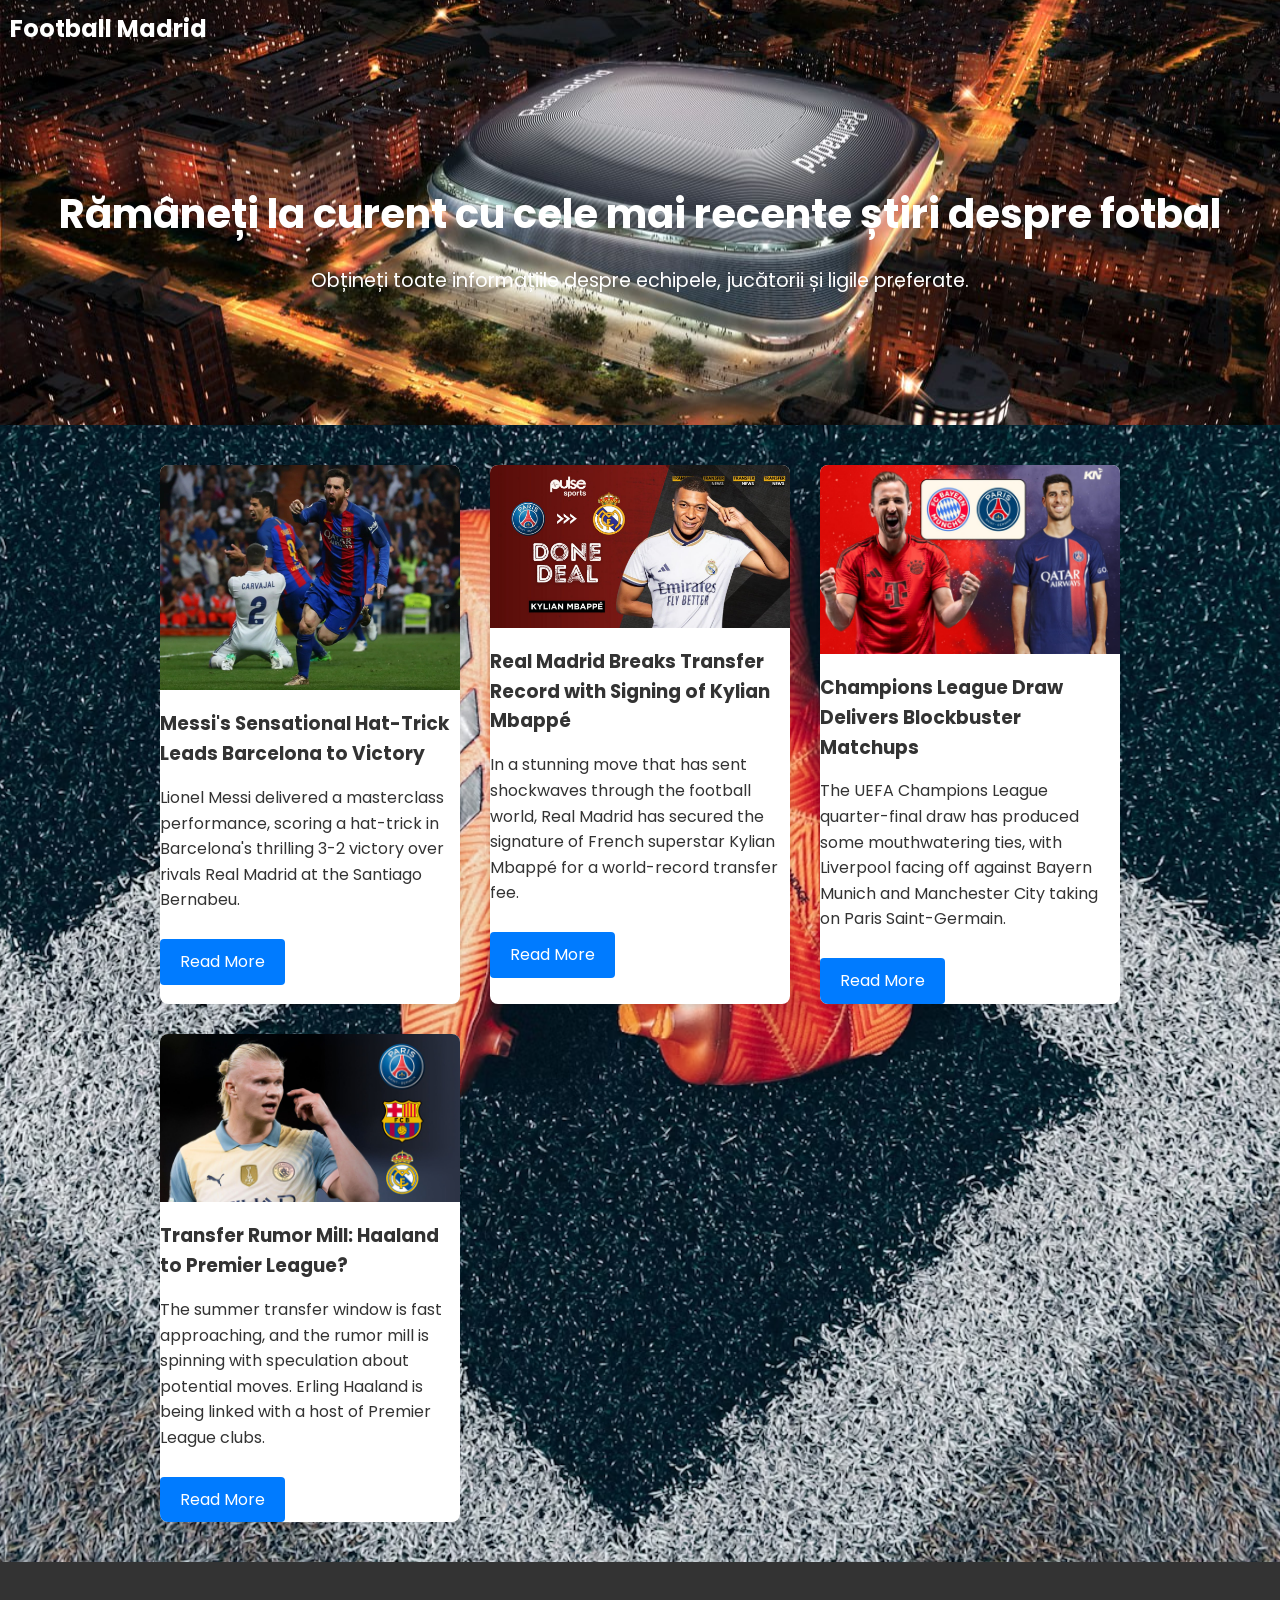
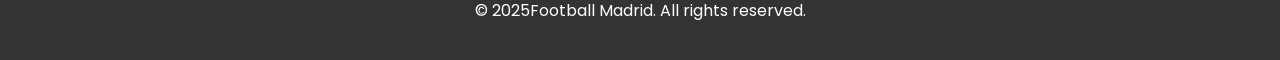
==== news.html @ 24f21135 "lab2" ====
<!DOCTYPE html>
<html lang="en">
<head>
    <meta charset="UTF-8">
    <meta name="viewport" content="width=device-width, initial-scale=1.0">
    <title>Football News</title>
    <link rel="stylesheet" href="style.css">
    <link href="https://fonts.googleapis.com/css2?family=Poppins:wght@400;700&display=swap" rel="stylesheet">
</head>
<body>
    <header>
        <nav>
            <div class="logo">
                <h1>Football Madrid</h1>
            </div>
            <ul>
                
            </ul>
        </nav>
        <div class="hero">
            <h2>Rămâneți la curent cu cele mai recente știri despre fotbal</h2>
            <p>Obțineți toate informațiile despre echipele, jucătorii și ligile preferate.</p>
        </div>
    </header>

    <main>
        <section class="news-section">
            <div class="news-container">
                <article class="news-item">
                    <img src="imagines/mess4i.jpg" alt="Messi Hat-trick">
                    <h3>Messi's Sensational Hat-Trick Leads Barcelona to Victory</h3>
                    <p>Lionel Messi delivered a masterclass performance, scoring a hat-trick in Barcelona's thrilling 3-2 victory over rivals Real Madrid at the Santiago Bernabeu.</p>
                    <a href="#" class="read-more">Read More</a>
                </article>

                <article class="news-item">
                    <img src="imagines/transfer.jpg" alt="Real Madrid Signing">
                    <h3>Real Madrid Breaks Transfer Record with Signing of Kylian Mbappé</h3>
                    <p>In a stunning move that has sent shockwaves through the football world, Real Madrid has secured the signature of French superstar Kylian Mbappé for a world-record transfer fee.</p>
                    <a href="#" class="read-more">Read More</a>
                </article>

                <article class="news-item">
                    <img src="imagines/Munich-v-Paris-Saint-pg.jpg" alt="Champions League">
                    <h3>Champions League Draw Delivers Blockbuster Matchups</h3>
                    <p>The UEFA Champions League quarter-final draw has produced some mouthwatering ties, with Liverpool facing off against Bayern Munich and Manchester City taking on Paris Saint-Germain.</p>
                    <a href="#" class="read-more">Read More</a>
                </article>

                <article class="news-item">
                    <img src="imagines/FErling-Haaland.jpg" alt="Transfer Rumors">
                    <h3>Transfer Rumor Mill: Haaland to Premier League?</h3>
                    <p>The summer transfer window is fast approaching, and the rumor mill is spinning with speculation about potential moves. Erling Haaland is being linked with a host of Premier League clubs.</p>
                    <a href="#" class="read-more">Read More</a>
                </article>
            </div>
        </section>
    </main>

    <footer>
        <p>&copy; 2025Football Madrid. All rights reserved.</p>
    </footer>
</body>
</html>
---- style.css ----
.navbar {
    display: flex;
    align-items: center;
    justify-content: space-between; /* sau space-around, space-evenly */
    padding: 100px 200px;
    background: rgba(205, 200, 200, 0.362);
}

.search-box {
    display: flex; /* sau inline-flex */
    align-items: center; /* Aliniază vertical elementele */
}

.search-box input {
    padding: 80px;
    border: none;
    border-radius: 5px 0 0 5px;
}

.search-box button {
    background-color: #FFD700;
    color: rgb(230, 209, 209);
    padding: 8px 12px;
    border: none;
    border-radius: 0 5px 5px 0;
    cursor: pointer;
}

/* Adăugăm un container pentru a grupa meniul și caseta de căutare */
.menu-search-container {
    display: flex;
    align-items: center; /* Aliniere verticală */
}

/* Distanță între meniu și caseta de căutare (opțional) */
.news {
    margin-right: 20px;
}
body {
    background-image: url("imagines/barca madrid.jpg");
    background-size: cover;
    background-repeat: no-repeat;
    background-position: center center;
    margin: 0;
    
}
/* General styles */
body {
    font-family: 'Poppins', sans-serif;
    margin: 0;
    line-height: 1.6;
    color: #333;
    background-color: #f4f4f4; /* Light gray background */
}



nav {
    display: flex;
    justify-content: space-between;
    align-items: center;
}


header {
    background-color: #ffffff; /* Dark background for header */
    color: rgb(255, 255, 255);
    padding: 10px;
    background-image: url("imagines/stadium.jpg"); 
    background-size: cover; 
    background-repeat: no-repeat; 
    background-position: center; 
}


nav {
    display: flex;
    justify-content: space-between;
    align-items: center;
}

.logo h1 {
    margin: 0;
}
nav ul {
    list-style: none;
    margin: 0;
    padding: 0;
    display: flex;
}

nav li {
    margin-left: 20px;
}

nav a {
    text-decoration: none;
    color: white;
    font-weight: bold;
    transition: color 0.3s ease;
}

nav a:hover {
    color: #FFD700; /* Gold on hover */
}

.hero {
    text-align: center;
    padding: 100px 0;
}

.hero h2 {
    font-size: 2.5rem;
    margin-bottom: 20px;
}

.hero p {
    font-size: 1.2rem;
}

/* Main content styles */
main {
    padding: 40px;
}

.news-section {
    max-width: 960px;
    margin: 0 auto;
}

.news-container {
    display: grid;
    grid-template-columns: repeat(auto-fit, minmax(300px, 1fr));
    gap: 30px;
}

.news-item {
    background-color: white;
    border-radius: 8px;
    box-shadow: 0 2px 5px rgba(0, 0, 0, 0.1);
    overflow: hidden; /* Hide overflowing image */
    transition: transform 0.2s ease;
}

.news-item:hover {
    transform: translateY(-5px);
}

.news-item img {
    width: 100%;
    height: auto;
    display: block; /* Prevent image from creating extra space */
}

.news-item-content {
    padding: 20px;
}

.news-item h3 {
    margin-bottom: 10px;
}

.read-more {
    display: inline-block;
    padding: 10px 20px;
    background-color: #007bff;
    color: white;
    text-decoration: none;
    border-radius: 4px;
    margin-top: 10px;
    transition: background-color 0.3s ease;
}

.read-more:hover {
    background-color: #0056b3;
}

/* Footer styles */
footer {
    background-color: #333;
    color: white;
    text-align: center;
    padding: 20px;
}
img {
    max-width: 100%;
    height: auto;
    object-fit: cover;
  }
  .image-gallery {
    display: flex; /* или grid, если нужно */
    flex-wrap: wrap; /* чтобы изображения переносились на новую строку */
    justify-content: center; /* чтобы изображения были центрированы */
  }
  
  .image-gallery img {
    max-width: 300px; /* или другая ширина */
    height: auto;
    margin: 10px;
    border: 1px solid #ccc; /* или другая рамка */
    box-shadow: 5px 5px 10px rgba(0,0,0,0.3); /* или другая тень */
  }
  body.scores-page { /* Selector specific pentru pagina scores.html */
    background-image: url("images/marinel.jpg");
    background-size: cover;
    background-repeat: no-repeat;
    background-position: center center;
    margin: 0;
}
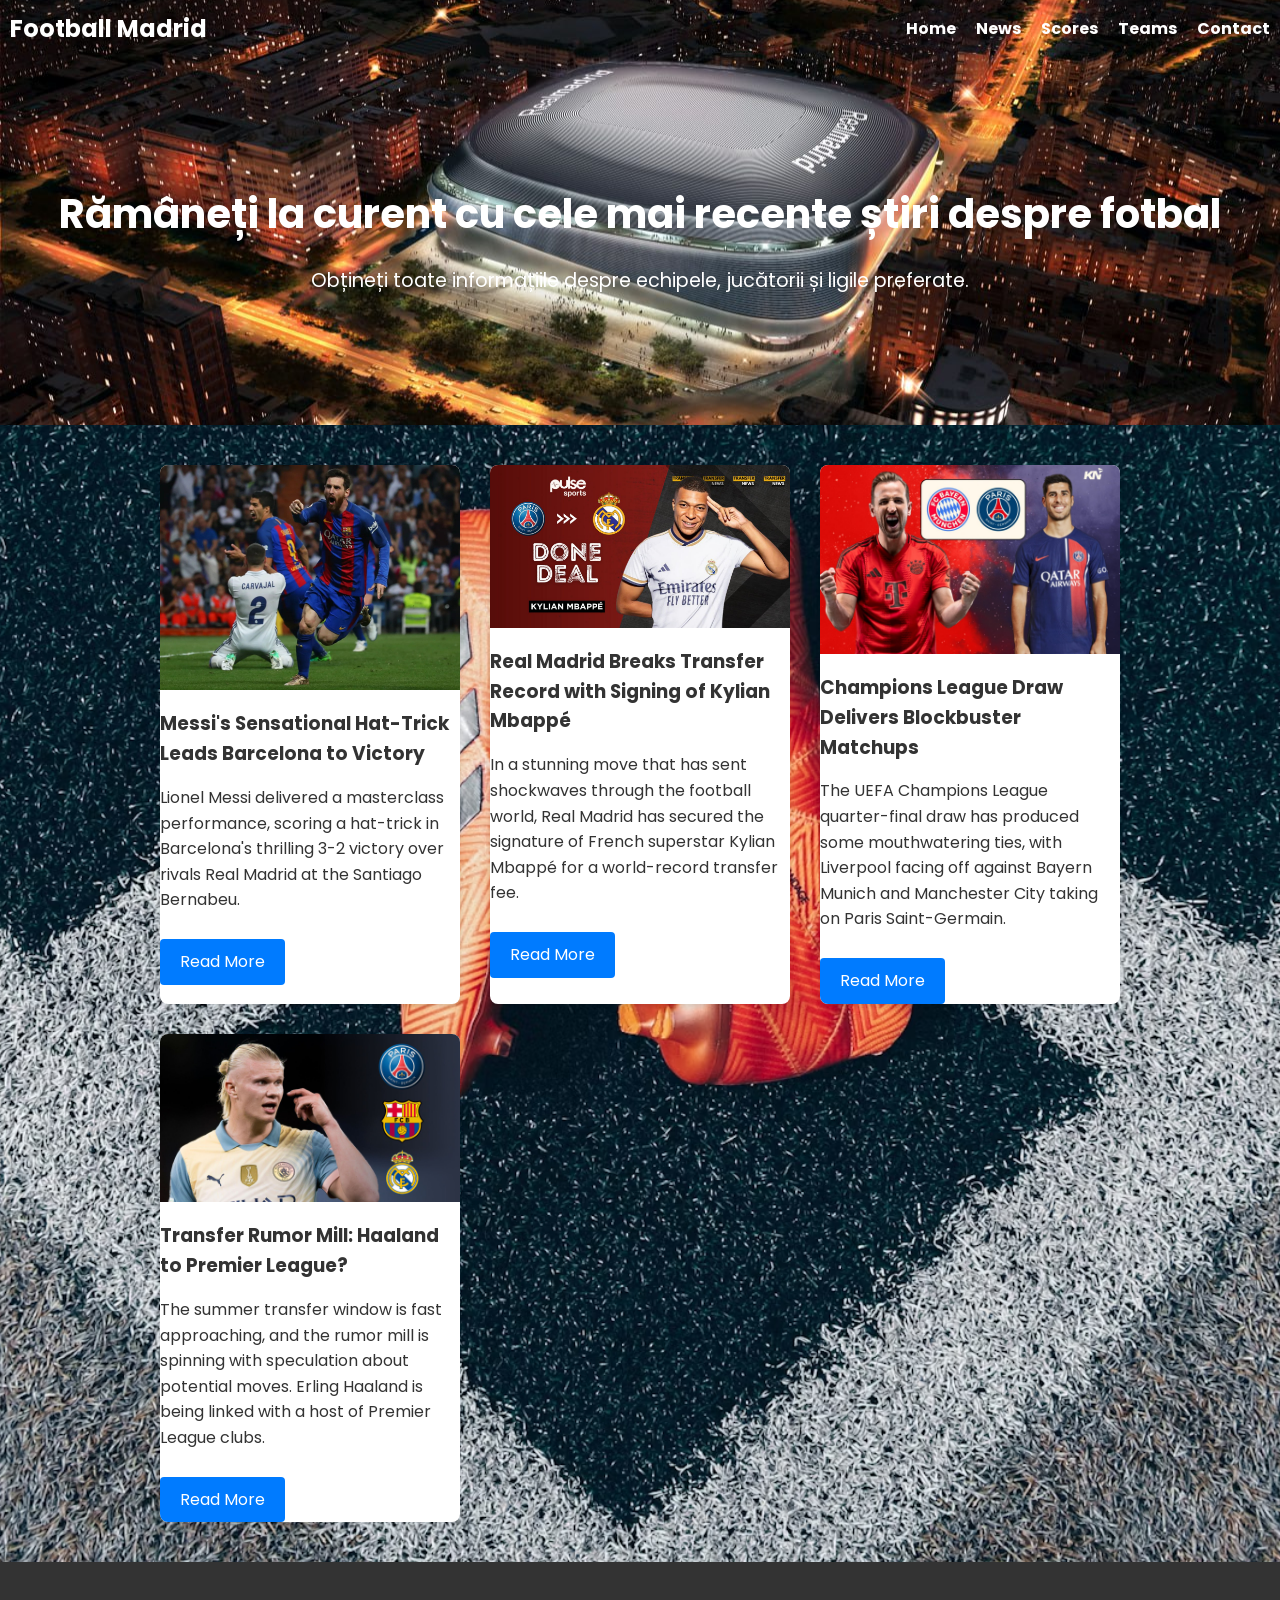
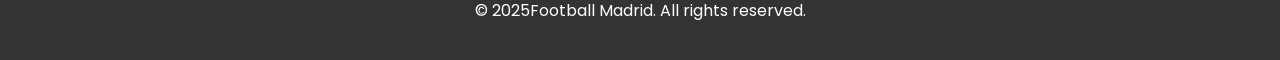
==== commit d4c5eb6e: "am facut modificari" ====
--- a/news.html
+++ b/news.html
@@ -14,7 +14,16 @@
                 <h1>Football Madrid</h1>
             </div>
             <ul>
-                
+                <div class="menu-search-container">
+                    <div class="menu">
+                        <ul>
+                            <li><a href="index.html">Home</a></li>
+                            <li><a href="news.html">News</a></li>
+                            <li><a href="scores.html">Scores</a></li>
+                            <li><a href="teams.html">Teams</a></li>
+                            <li><a href="contact.html">Contact</a></li>
+                        </ul>
+                    </div>   
             </ul>
         </nav>
         <div class="hero">
@@ -56,6 +65,7 @@
             </div>
         </section>
     </main>
+    
 
     <footer>
         <p>&copy; 2025Football Madrid. All rights reserved.</p>
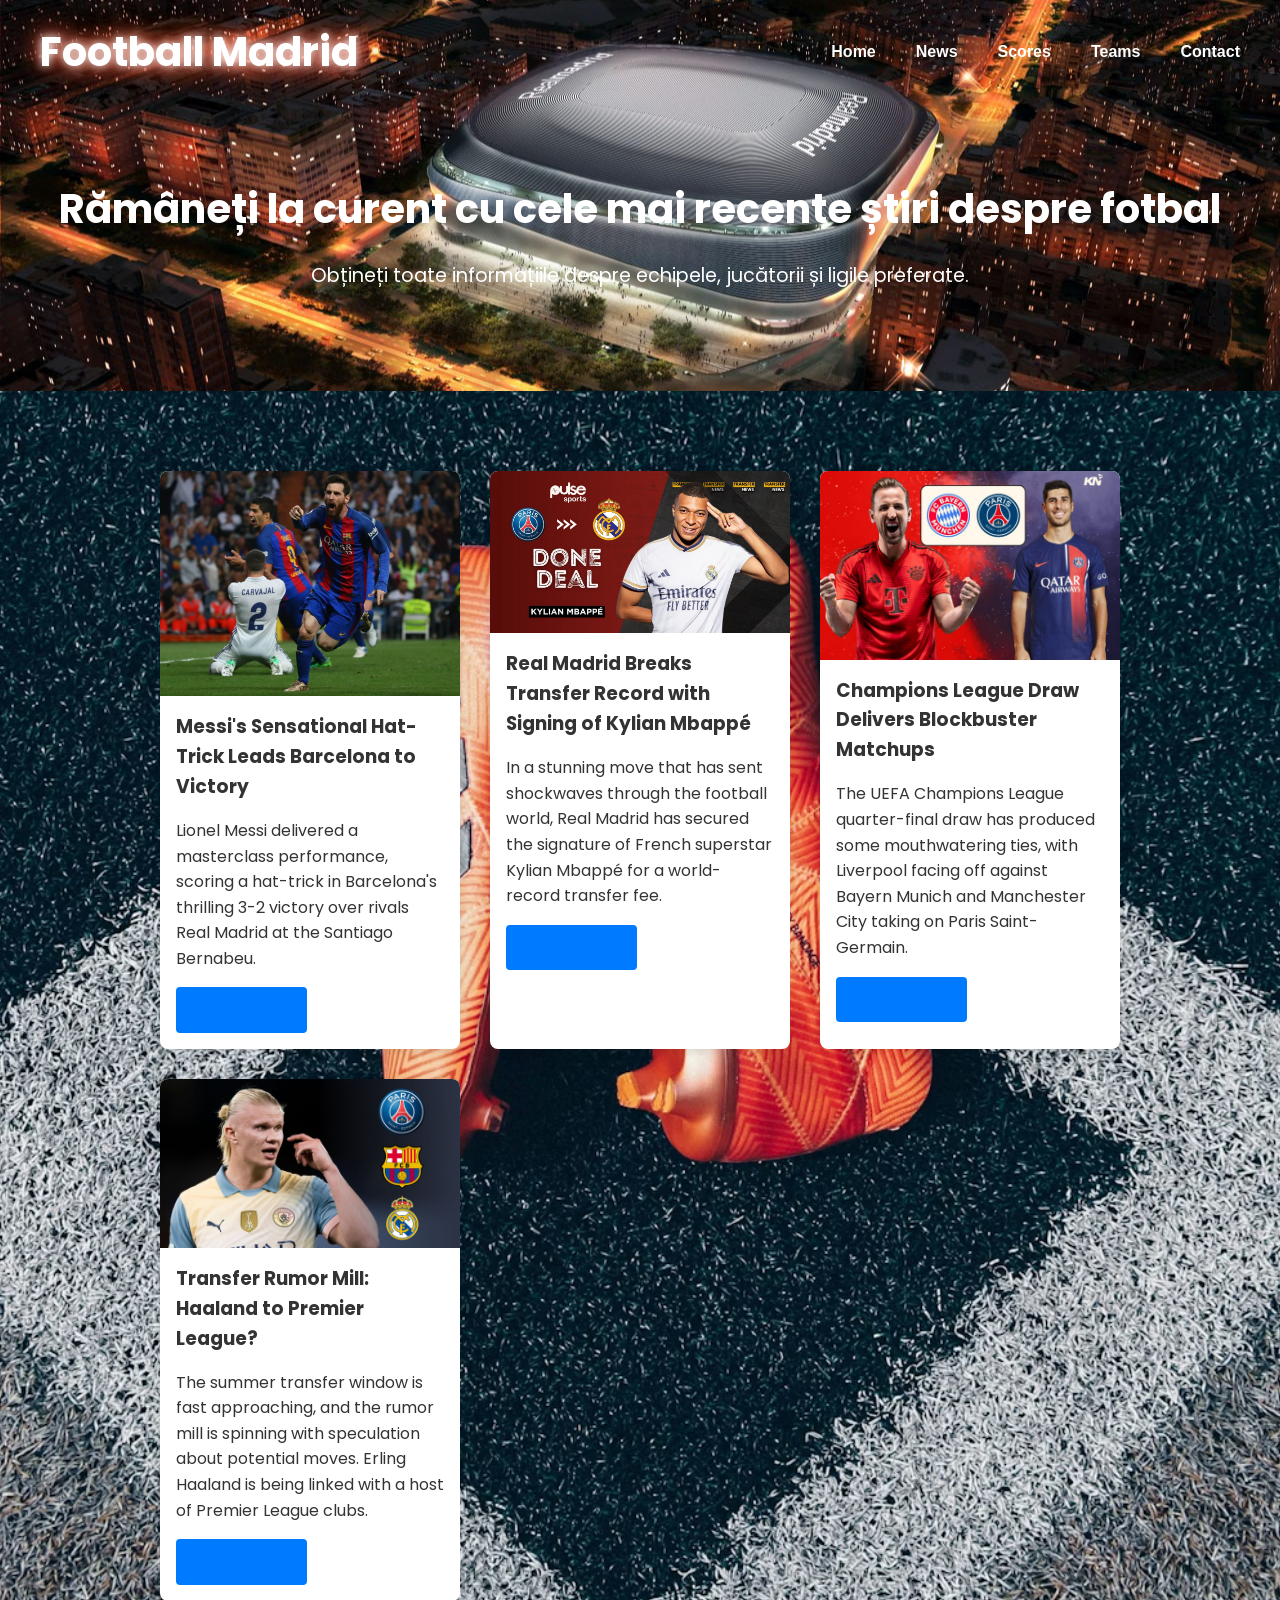
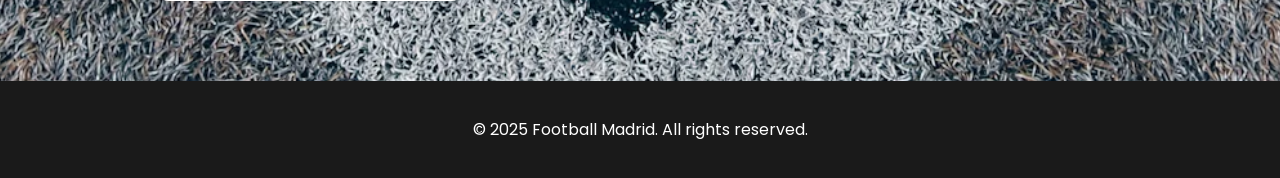
==== commit 36973bed: "lab3" ====
--- a/news.html
+++ b/news.html
@@ -6,6 +6,121 @@
     <title>Football News</title>
     <link rel="stylesheet" href="style.css">
     <link href="https://fonts.googleapis.com/css2?family=Poppins:wght@400;700&display=swap" rel="stylesheet">
+
+    <style>
+        /* Efect Glow pe logo */
+        .logo h1 {
+            color: white;
+            font-size: 2.5rem;
+            text-shadow: 0 0 10px #fff, 0 0 20px #ff5733, 0 0 30px #ff5733;
+            animation: glow 2s infinite alternate;
+        }
+
+        @keyframes glow {
+            from {
+                text-shadow: 0 0 10px #fff, 0 0 20px #ff5733;
+            }
+            to {
+                text-shadow: 0 0 20px #fff, 0 0 30px #ff5733, 0 0 40px #ff5733;
+            }
+        }
+
+        body {
+            font-family: 'Poppins', sans-serif;
+            margin: 0;
+            padding: 0;
+            background-color: #f4f4f4;
+        }
+
+        header {
+            background-color: #1a1a1a;
+            padding: 20px 0;
+        }
+
+        nav {
+            display: flex;
+            justify-content: space-between;
+            align-items: center;
+            padding: 0 40px;
+        }
+
+        .menu ul {
+            list-style: none;
+            display: flex;
+            gap: 20px;
+            padding: 0;
+        }
+
+        .menu ul li a {
+            text-decoration: none;
+            color: white;
+            font-weight: 600;
+        }
+
+        .hero {
+            text-align: center;
+            padding: 60px 20px;
+            color: white;
+        }
+
+        .news-section {
+            padding: 40px;
+        }
+
+        .news-container {
+            display: grid;
+            grid-template-columns: repeat(auto-fit, minmax(280px, 1fr));
+            gap: 30px;
+        }
+
+        .news-item {
+            background-color: white;
+            border-radius: 8px;
+            overflow: hidden;
+            box-shadow: 0 2px 8px rgba(0,0,0,0.1);
+            transition: transform 0.3s ease;
+            opacity: 0;
+            transform: translateY(30px);
+            transition: opacity 0.8s ease-out, transform 0.8s ease-out;
+        }
+
+        .news-item.visible {
+            opacity: 1;
+            transform: translateY(0);
+        }
+
+        .news-item:hover {
+            transform: translateY(-5px);
+        }
+
+        .news-item img {
+            width: 100%;
+            height: auto;
+        }
+
+        .news-item h3 {
+            margin: 16px;
+        }
+
+        .news-item p {
+            margin: 0 16px 16px 16px;
+        }
+
+        .read-more {
+            margin: 0 16px 16px 16px;
+            display: inline-block;
+            color: #007bff;
+            text-decoration: none;
+            font-weight: bold;
+        }
+
+        footer {
+            text-align: center;
+            padding: 20px;
+            background-color: #1a1a1a;
+            color: white;
+        }
+    </style>
 </head>
 <body>
     <header>
@@ -65,10 +180,30 @@
             </div>
         </section>
     </main>
-    
 
     <footer>
-        <p>&copy; 2025Football Madrid. All rights reserved.</p>
+        <p>&copy; 2025 Football Madrid. All rights reserved.</p>
     </footer>
+
+    <!-- JavaScript pentru efect fade-in la scroll -->
+    <script>
+        const newsItems = document.querySelectorAll('.news-item');
+
+        const observer = new IntersectionObserver(entries => {
+            entries.forEach(entry => {
+                if (entry.isIntersecting) {
+                    entry.target.classList.add('visible');
+                    observer.unobserve(entry.target); // O singură dată
+                }
+            });
+        }, {
+            threshold: 0.1
+        });
+
+        newsItems.forEach(item => {
+            observer.observe(item);
+        });
+    </script>
+    <script src="main.js"></script>
 </body>
 </html>
